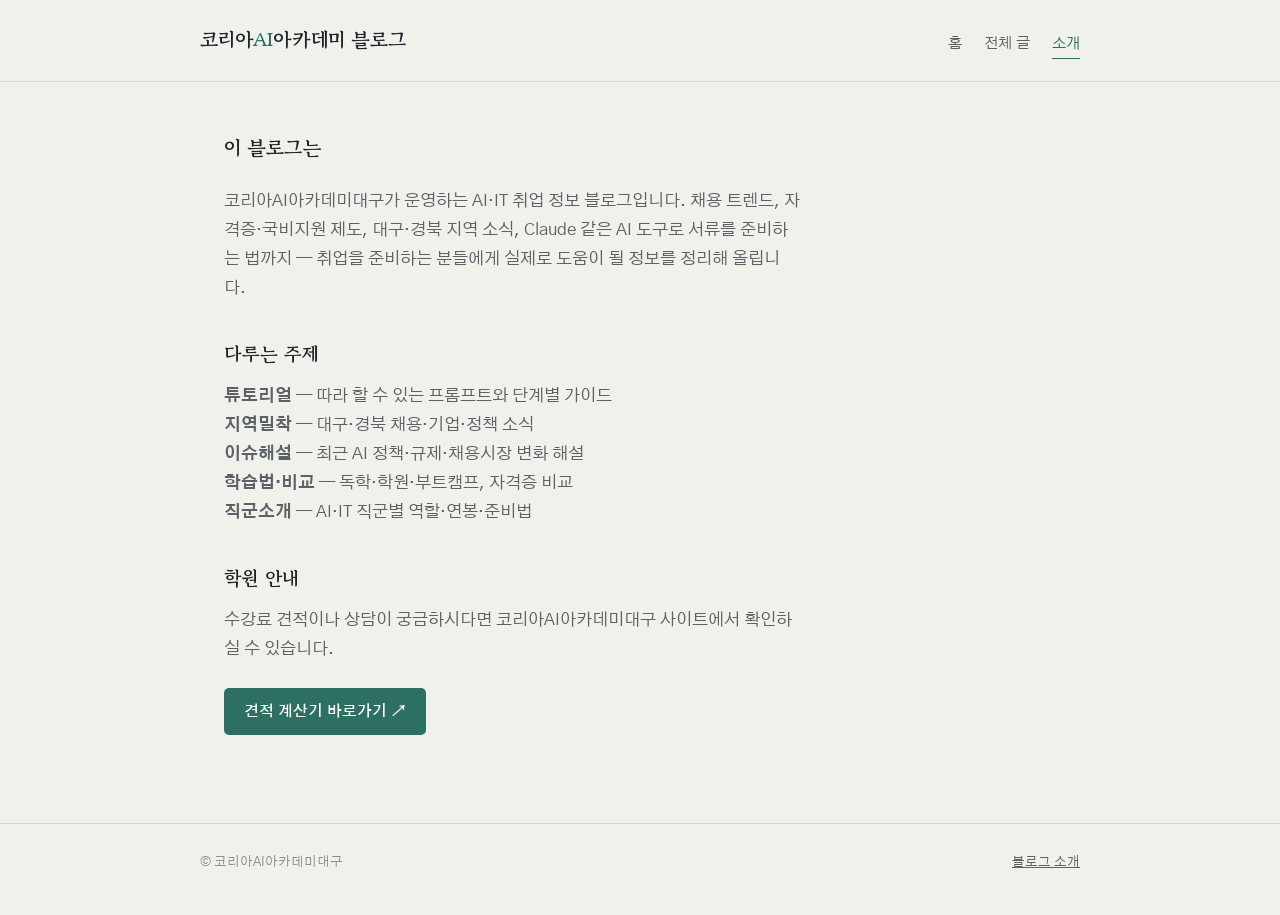
==== about.html @ 201ea53a "블로그 신규 사이트 초기 구성 + 기존 원고 31건 이전 - 정적 사이트(index/post/archive/about) + blog-posts/index.json 구조 - Desk" ====
<!doctype html>
<html lang="ko">
<head>
<meta charset="utf-8">
<meta name="viewport" content="width=device-width, initial-scale=1">
<title>소개 — 코리아AI아카데미 블로그</title>
<link rel="stylesheet" href="assets/style.css">
</head>
<body>

<header class="site-header">
  <div class="row">
    <a class="brand" href="index.html">코리아<span>AI</span>아카데미 블로그</a>
    <nav class="site-nav">
      <a href="index.html">홈</a>
      <a href="archive.html">전체 글</a>
      <a href="about.html" aria-current="page">소개</a>
    </nav>
  </div>
</header>

<main class="shell">
  <div class="section-head"><h2>이 블로그는</h2></div>
  <div class="about-body">
    <p>코리아AI아카데미대구가 운영하는 AI·IT 취업 정보 블로그입니다. 채용 트렌드, 자격증·국비지원 제도, 대구·경북 지역 소식, Claude 같은 AI 도구로 서류를 준비하는 법까지 — 취업을 준비하는 분들에게 실제로 도움이 될 정보를 정리해 올립니다.</p>

    <h2>다루는 주제</h2>
    <p><strong>튜토리얼</strong> — 따라 할 수 있는 프롬프트와 단계별 가이드<br>
    <strong>지역밀착</strong> — 대구·경북 채용·기업·정책 소식<br>
    <strong>이슈해설</strong> — 최근 AI 정책·규제·채용시장 변화 해설<br>
    <strong>학습법·비교</strong> — 독학·학원·부트캠프, 자격증 비교<br>
    <strong>직군소개</strong> — AI·IT 직군별 역할·연봉·준비법</p>

    <h2>학원 안내</h2>
    <p>수강료 견적이나 상담이 궁금하시다면 코리아AI아카데미대구 사이트에서 확인하실 수 있습니다.</p>
    <a class="cta" href="https://chan63078-dot.github.io/korea-it-quote/" target="_blank" rel="noopener">견적 계산기 바로가기 ↗</a>
  </div>
</main>

<footer class="site-footer">
  <div class="row">
    <span>© 코리아AI아카데미대구</span>
    <a href="about.html">블로그 소개</a>
  </div>
</footer>

<script src="assets/script.js"></script>
</body>
</html>
---- assets/style.css ----
@import url('https://fonts.googleapis.com/css2?family=Gowun+Batang:wght@400;700&family=Gothic+A1:wght@400;500;600;700&family=IBM+Plex+Mono:wght@400;500&display=swap');

:root{
  --paper: #F0F1EA;
  --paper-raised: #FAFAF6;
  --ink: #20242A;
  --ink-soft: #5B6167;
  --ink-faint: #8B9089;
  --accent: #2E6F63;
  --accent-ink: #17392F;
  --accent-soft: #DCE7DF;
  --accent-2: #B5762F;
  --accent-2-soft: #EFE1CC;
  --line: #D9D6C7;
  --line-strong: #C3BFAE;
  --max: 880px;
}
@media (prefers-color-scheme: dark){
  :root{
    --paper: #171A18;
    --paper-raised: #1E2220;
    --ink: #E8E6DC;
    --ink-soft: #A3A99F;
    --ink-faint: #71766D;
    --accent: #6FBFA8;
    --accent-ink: #DCF3EA;
    --accent-soft: #223129;
    --accent-2: #D79A4B;
    --accent-2-soft: #34291A;
    --line: #2C312D;
    --line-strong: #3B4139;
  }
}

*{ box-sizing: border-box; }
html{ scroll-behavior: smooth; }
@media (prefers-reduced-motion: reduce){ html{ scroll-behavior: auto; } }

body{
  margin: 0;
  background: var(--paper);
  color: var(--ink);
  font-family: 'Gothic A1', 'Malgun Gothic', sans-serif;
  font-size: 16px;
  line-height: 1.75;
}
a{ color: inherit; }
::selection{ background: var(--accent-soft); color: var(--accent-ink); }

h1, h2, h3{
  font-family: 'Gowun Batang', 'Batang', serif;
  font-weight: 700;
  text-wrap: balance;
  margin: 0;
}

img{ max-width: 100%; }

/* ---- site chrome ---- */
.site-header{
  border-bottom: 1px solid var(--line);
  padding: 22px 24px;
}
.site-header .row{
  max-width: var(--max);
  margin: 0 auto;
  display: flex;
  align-items: baseline;
  justify-content: space-between;
  gap: 20px;
  flex-wrap: wrap;
}
.brand{
  font-family: 'Gowun Batang', serif;
  font-weight: 700;
  font-size: 20px;
  text-decoration: none;
  color: var(--ink);
  letter-spacing: -0.01em;
}
.brand span{ color: var(--accent); }
.site-nav{ display: flex; gap: 22px; font-size: 14.5px; }
.site-nav a{
  text-decoration: none;
  color: var(--ink-soft);
  border-bottom: 1px solid transparent;
  padding-bottom: 2px;
}
.site-nav a:hover, .site-nav a[aria-current="page"]{
  color: var(--accent);
  border-bottom-color: var(--accent);
}

.site-footer{
  border-top: 1px solid var(--line);
  margin-top: 64px;
  padding: 28px 24px 40px;
  color: var(--ink-faint);
  font-size: 13px;
}
.site-footer .row{
  max-width: var(--max);
  margin: 0 auto;
  display: flex;
  justify-content: space-between;
  flex-wrap: wrap;
  gap: 10px;
}
.site-footer a{ color: var(--ink-soft); }

.shell{
  max-width: var(--max);
  margin: 0 auto;
  padding: 48px 24px 24px;
}

/* ---- hero (home) ---- */
.hero{ padding: 8px 0 40px; border-bottom: 1px solid var(--line); margin-bottom: 40px; }
.hero .eyebrow{
  font-family: 'IBM Plex Mono', monospace;
  font-size: 12.5px;
  letter-spacing: 0.08em;
  text-transform: uppercase;
  color: var(--accent);
  margin: 0 0 12px;
}
.hero h1{ font-size: clamp(26px, 4vw, 36px); line-height: 1.3; margin-bottom: 12px; }
.hero p{ color: var(--ink-soft); font-size: 15.5px; max-width: 60ch; margin: 0; }

/* ---- section headers ---- */
.section-head{
  display: flex;
  align-items: baseline;
  justify-content: space-between;
  gap: 16px;
  margin-bottom: 22px;
  flex-wrap: wrap;
}
.section-head h2{ font-size: 20px; }
.section-head a{
  font-size: 13.5px;
  color: var(--accent);
  text-decoration: none;
  font-family: 'IBM Plex Mono', monospace;
}

/* ---- post cards ---- */
.card-grid{
  display: grid;
  grid-template-columns: repeat(2, 1fr);
  gap: 20px;
}
@media (max-width: 620px){ .card-grid{ grid-template-columns: 1fr; } }

.post-card{
  display: flex;
  flex-direction: column;
  gap: 10px;
  padding: 20px;
  background: var(--paper-raised);
  border: 1px solid var(--line);
  border-radius: 6px;
  text-decoration: none;
  color: var(--ink);
  transition: border-color .15s ease, transform .15s ease;
}
.post-card:hover{ border-color: var(--accent); transform: translateY(-1px); }
.post-card:focus-visible{ outline: 2px solid var(--accent); outline-offset: 2px; }
.post-card .tags{ display: flex; gap: 6px; flex-wrap: wrap; }
.tag{
  font-family: 'IBM Plex Mono', monospace;
  font-size: 11px;
  letter-spacing: 0.03em;
  color: var(--accent-ink);
  background: var(--accent-soft);
  border-radius: 3px;
  padding: 3px 8px;
}
.post-card h3{ font-size: 17.5px; line-height: 1.4; }
.post-card .excerpt{ font-size: 14px; color: var(--ink-soft); flex: 1; }
.post-card .meta{
  font-family: 'IBM Plex Mono', monospace;
  font-size: 12px;
  color: var(--ink-faint);
  display: flex;
  justify-content: space-between;
}

.empty-note{ color: var(--ink-faint); font-size: 14.5px; padding: 24px 0; }

/* ---- archive: filters ---- */
.filter-bar{
  display: flex;
  align-items: center;
  gap: 10px;
  flex-wrap: wrap;
  margin-bottom: 28px;
  padding-bottom: 24px;
  border-bottom: 1px solid var(--line);
}
.search-input{
  flex: 1 1 220px;
  min-width: 160px;
  font: inherit;
  font-size: 14.5px;
  padding: 9px 14px;
  border: 1px solid var(--line-strong);
  border-radius: 5px;
  background: var(--paper-raised);
  color: var(--ink);
}
.search-input:focus-visible{ outline: 2px solid var(--accent); outline-offset: 1px; }
.tag-filter{
  font-family: 'IBM Plex Mono', monospace;
  font-size: 12.5px;
  padding: 6px 12px;
  border: 1px solid var(--line-strong);
  border-radius: 999px;
  background: var(--paper-raised);
  color: var(--ink-soft);
  cursor: pointer;
}
.tag-filter[aria-pressed="true"]{
  background: var(--accent);
  border-color: var(--accent);
  color: var(--paper-raised);
}
.result-count{
  font-family: 'IBM Plex Mono', monospace;
  font-size: 12.5px;
  color: var(--ink-faint);
  margin-bottom: 18px;
}

/* ---- post detail ---- */
.post-head{ border-bottom: 1px solid var(--line); padding-bottom: 28px; margin-bottom: 32px; }
.post-head .tags{ display: flex; gap: 6px; margin-bottom: 14px; }
.post-head h1{ font-size: clamp(24px, 3.6vw, 34px); line-height: 1.35; margin-bottom: 14px; }
.post-head .meta{
  font-family: 'IBM Plex Mono', monospace;
  font-size: 13px;
  color: var(--ink-faint);
}

.post-body{ max-width: 68ch; font-size: 16.5px; }
.post-body h2{ font-size: 21px; margin: 40px 0 14px; }
.post-body h3{ font-size: 17.5px; margin: 30px 0 10px; }
.post-body p{ margin: 0 0 16px; }
.post-body ul, .post-body ol{ margin: 0 0 16px; padding-left: 24px; }
.post-body li{ margin-bottom: 6px; }
.post-body blockquote{
  margin: 0 0 16px;
  padding: 4px 18px;
  border-left: 3px solid var(--accent);
  color: var(--ink-soft);
  background: var(--paper-raised);
}
.post-body strong{ font-weight: 700; color: var(--ink); }
.post-body hr{ border: none; border-top: 1px solid var(--line); margin: 32px 0; }
.post-body code{
  font-family: 'IBM Plex Mono', monospace;
  font-size: 0.9em;
  background: var(--accent-2-soft);
  color: var(--accent-2);
  padding: 1px 5px;
  border-radius: 3px;
}
.img-note{
  font-family: 'IBM Plex Mono', monospace;
  font-size: 12.5px;
  color: var(--ink-faint);
  border: 1px dashed var(--line-strong);
  border-radius: 5px;
  padding: 10px 14px;
  margin: 0 0 16px;
}

.related{ margin-top: 48px; padding-top: 32px; border-top: 1px solid var(--line); }
.related h2{ font-size: 17px; margin-bottom: 16px; }

.back-link{
  display: inline-flex;
  align-items: center;
  gap: 6px;
  font-family: 'IBM Plex Mono', monospace;
  font-size: 13px;
  color: var(--accent);
  text-decoration: none;
  margin-bottom: 24px;
}

/* ---- about page ---- */
.about-body{ max-width: 64ch; font-size: 16.5px; }
.about-body p{ margin: 0 0 16px; color: var(--ink-soft); }
.about-body h2{ font-size: 19px; margin: 34px 0 12px; color: var(--ink); }
.cta{
  display: inline-block;
  margin-top: 8px;
  padding: 11px 20px;
  background: var(--accent);
  color: var(--paper-raised);
  text-decoration: none;
  border-radius: 5px;
  font-size: 14.5px;
  font-weight: 600;
}
.cta:hover{ opacity: .92; }
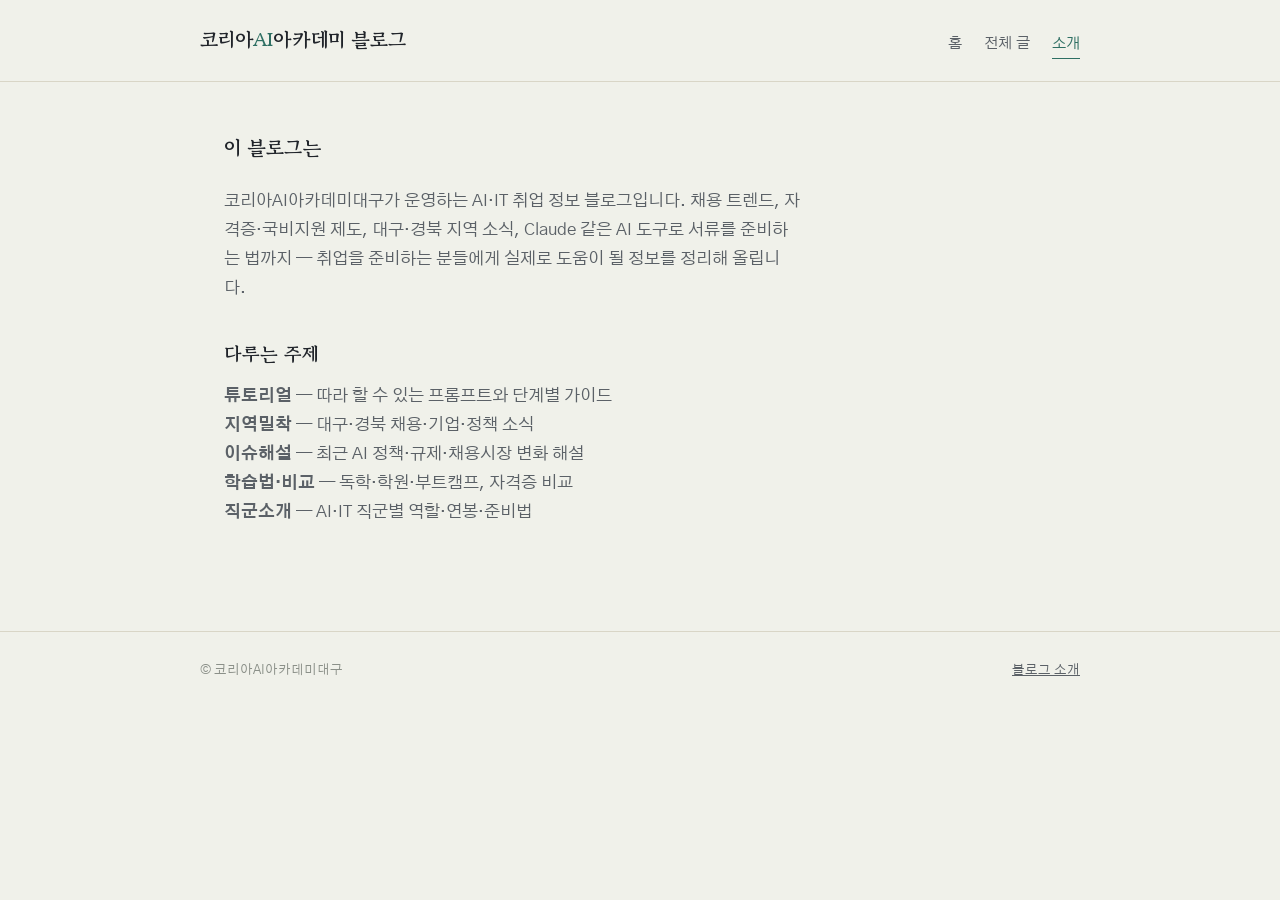
==== commit e5cb131c: "견적 계산기 링크 제거 + 글 2건 발행 - about.html: 견적 계산기 바로가기 CTA 제거 - 2026년 대구·경북 AI 캠퍼스 훈련기관 총정리 (지역밀착) - AI 코딩" ====
--- a/about.html
+++ b/about.html
@@ -30,10 +30,6 @@
     <strong>이슈해설</strong> — 최근 AI 정책·규제·채용시장 변화 해설<br>
     <strong>학습법·비교</strong> — 독학·학원·부트캠프, 자격증 비교<br>
     <strong>직군소개</strong> — AI·IT 직군별 역할·연봉·준비법</p>
-
-    <h2>학원 안내</h2>
-    <p>수강료 견적이나 상담이 궁금하시다면 코리아AI아카데미대구 사이트에서 확인하실 수 있습니다.</p>
-    <a class="cta" href="https://chan63078-dot.github.io/korea-it-quote/" target="_blank" rel="noopener">견적 계산기 바로가기 ↗</a>
   </div>
 </main>
 
